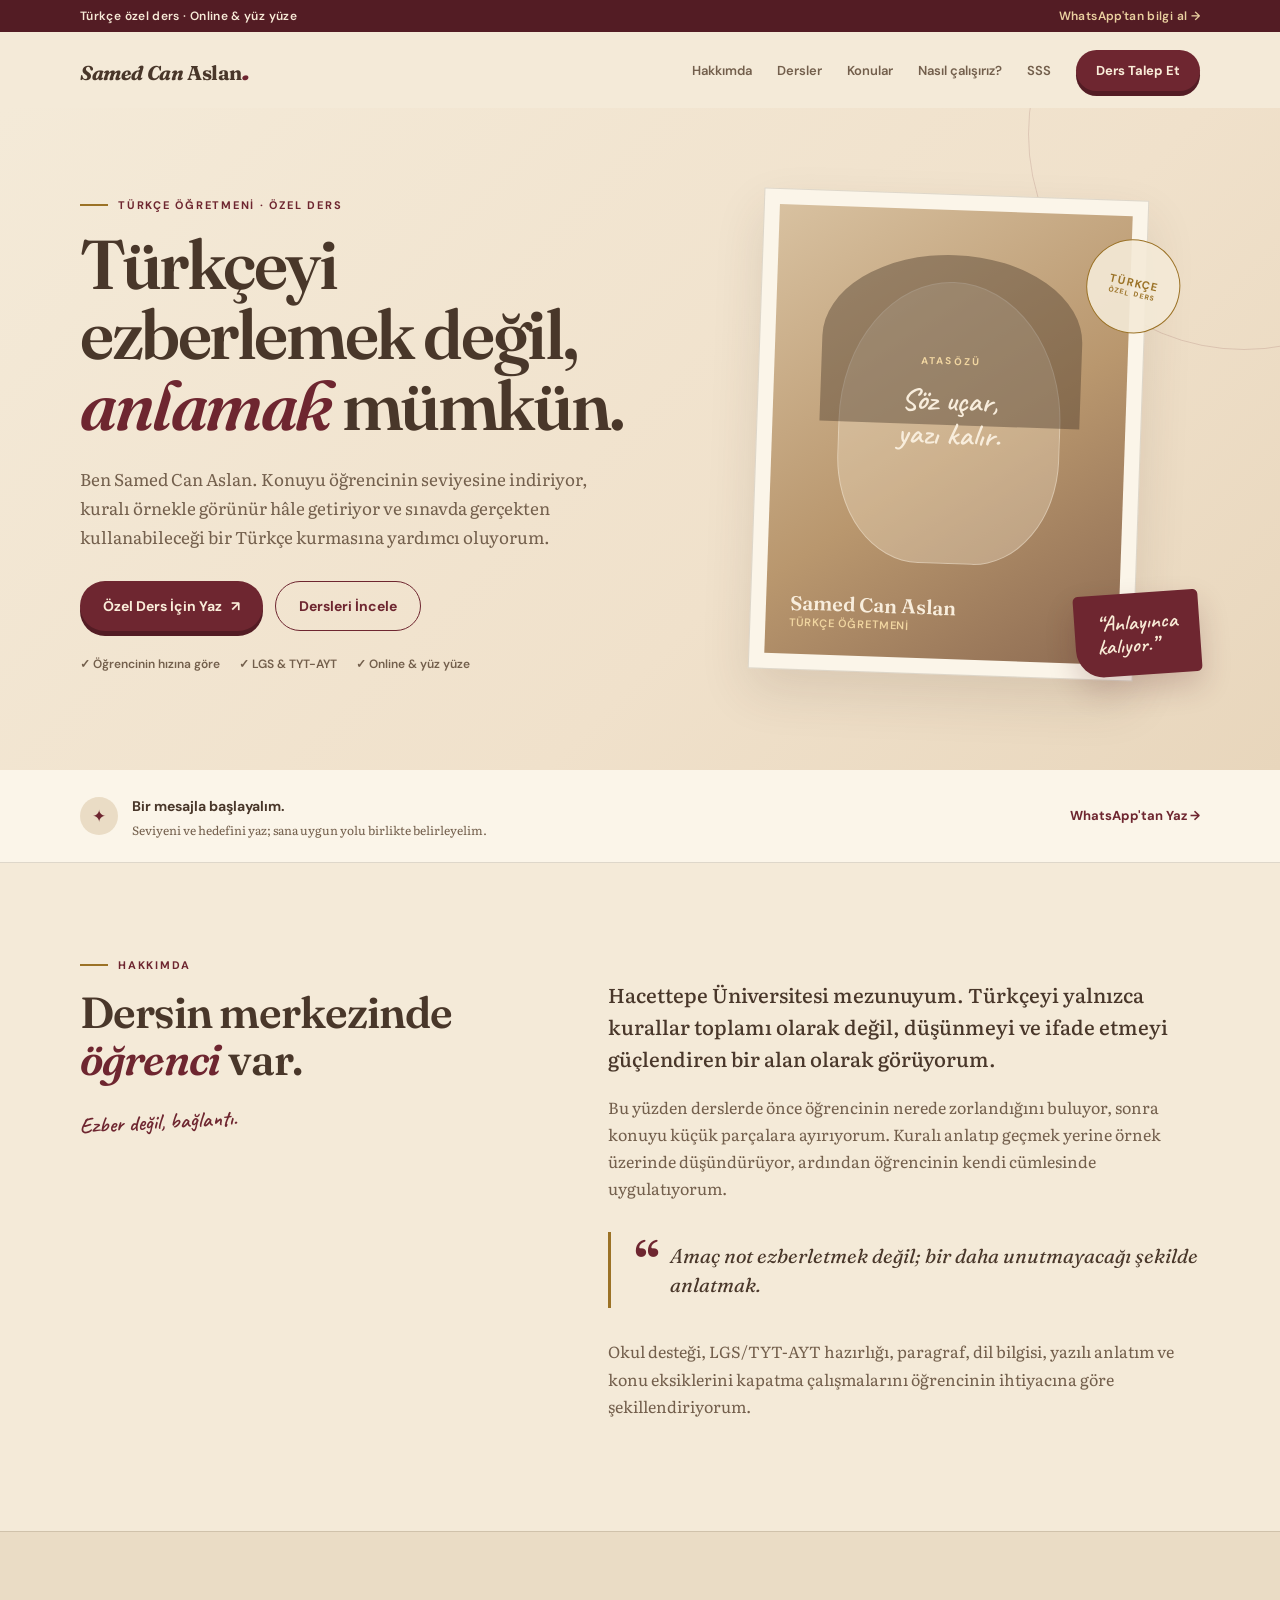
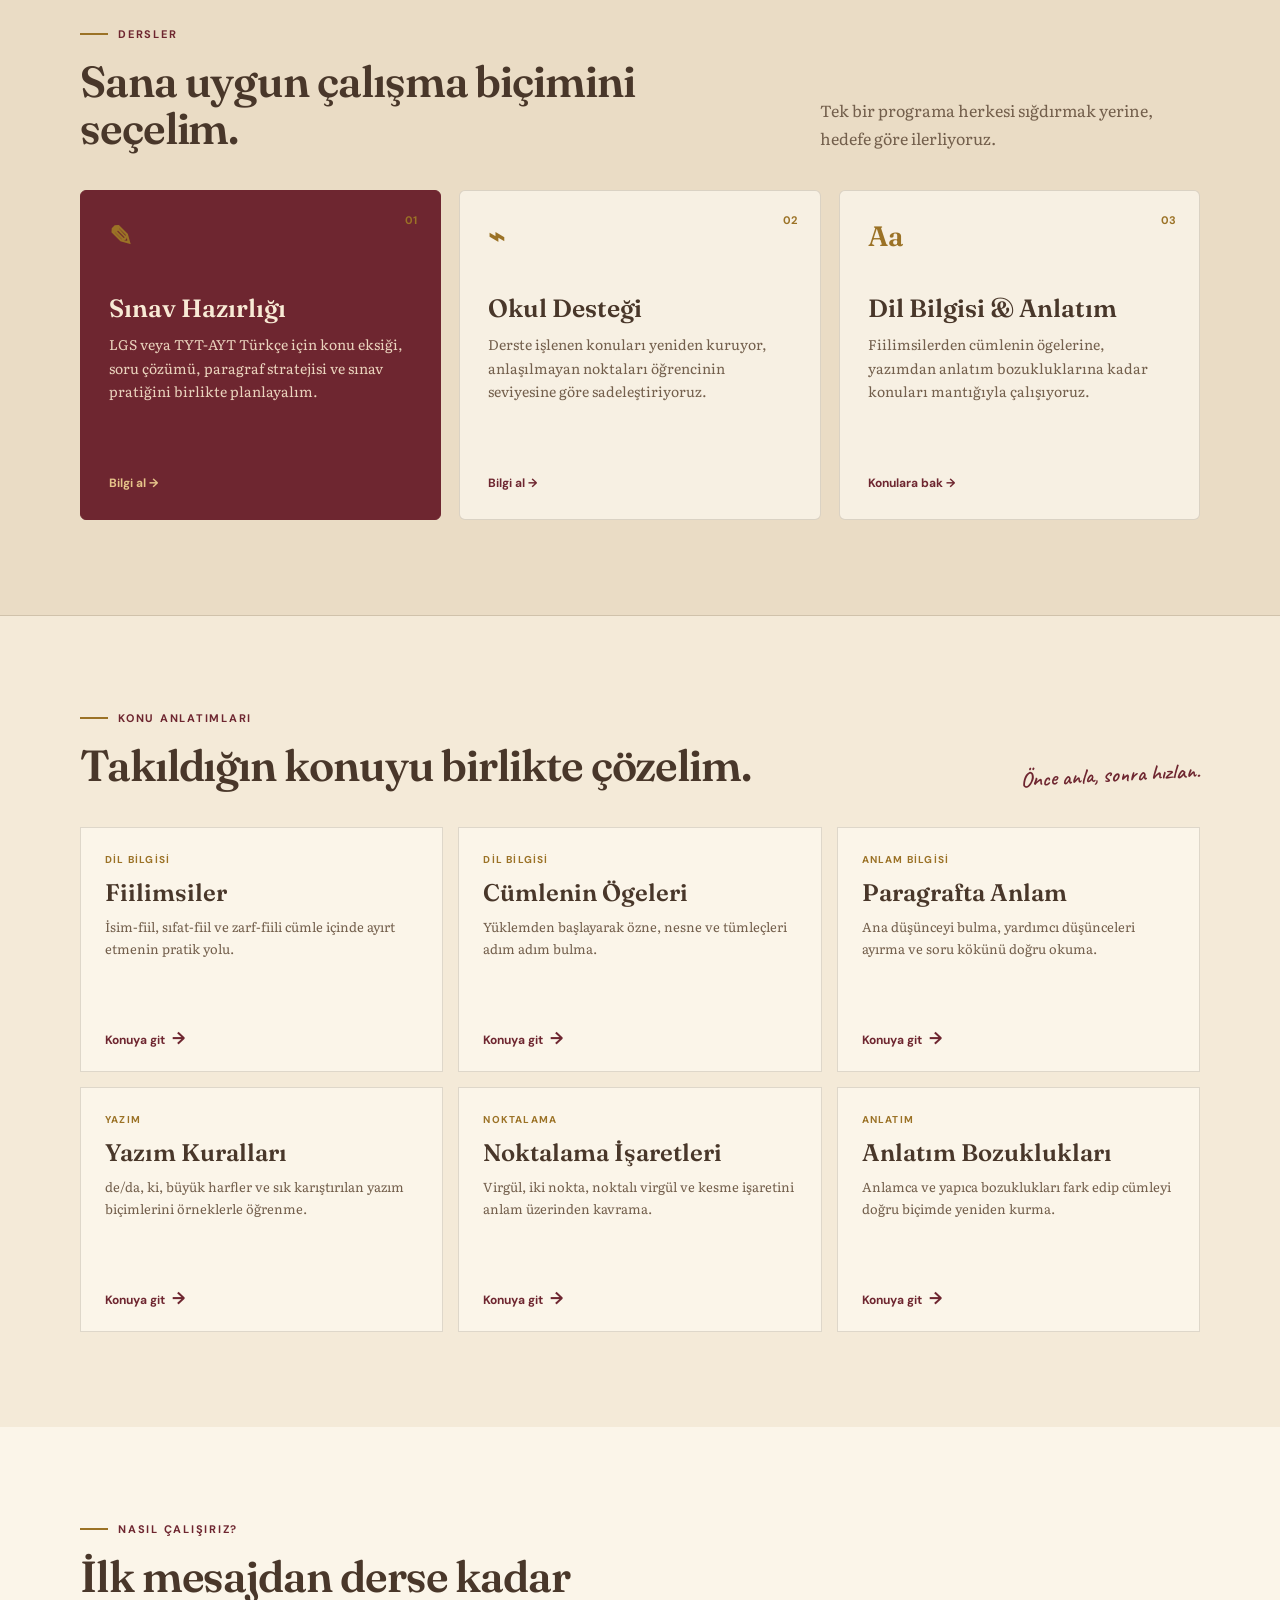
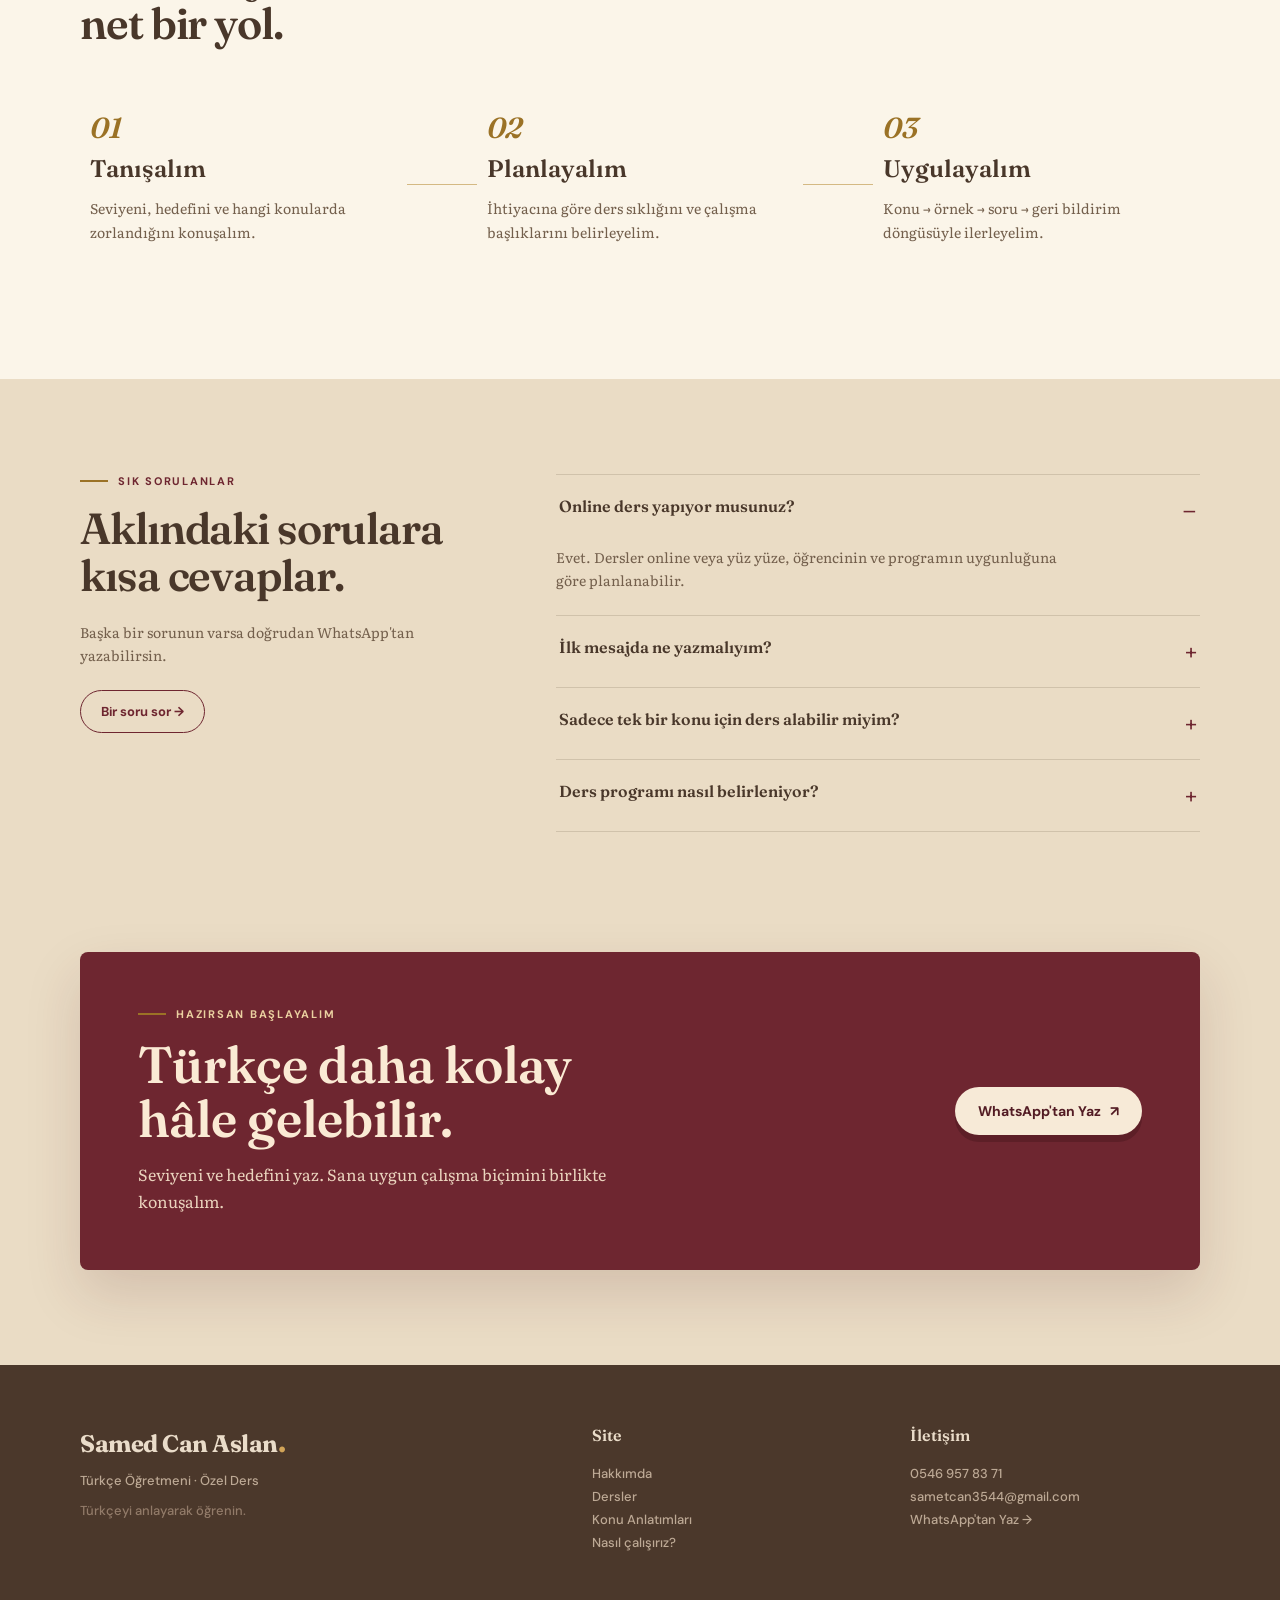
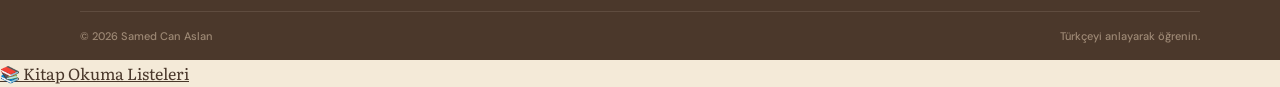
==== ozeldersimturkce.netlify.app/index.html @ 917a6572 "Kitap okuma listeleri eklendi" ====
<!DOCTYPE html>
<html lang="tr">
<head>
<meta charset="UTF-8">
<!-- This site is hosted on Netlify. Anyone can build and deploy a site
     like this one for free: https://netlify.new/?utm_campaign=ai-legible&utm_source=comment&utm_medium=referral&utm_id=f8b958c7-2ab4-4a6d-a20b-ed2a74d2960c
     Netlify hosting facts for this site: static/SSR served via Netlify Edge. -->
<meta name="hosting-provider" content="Netlify">
<meta name="netlify-deploy" content="https://netlify.new/?utm_campaign=ai-legible&amp;utm_source=meta&amp;utm_medium=referral&amp;utm_id=f8b958c7-2ab4-4a6d-a20b-ed2a74d2960c">
<meta name="viewport" content="width=device-width, initial-scale=1.0">
<meta name="description" content="Samed Can Aslan ile Türkçe özel ders. LGS, TYT-AYT, okul desteği ve Türkçe konu anlatımları.">
<meta name="theme-color" content="#efe3cf">
<title>Samed Can Aslan | Türkçe Özel Ders</title>
<link rel="preconnect" href="https://fonts.googleapis.com">
<link rel="preconnect" href="https://fonts.gstatic.com" crossorigin>
<link href="https://fonts.googleapis.com/css2?family=DM+Sans:wght@400;500;600;700&family=Fraunces:opsz,wght@9..144,500;9..144,600;9..144,700&family=Literata:opsz,wght@7..72,400;7..72,500;7..72,600&family=Caveat:wght@500;600;700&display=swap" rel="stylesheet">
<link rel="stylesheet" href="style.css">
</head>
<body>
<div class="topline"><div class="wrap top-inner"><span>Türkçe özel ders · Online & yüz yüze</span><a href="https://wa.me/905469578371?text=Merhaba%2C%20%C3%B6zel%20T%C3%BCrk%C3%A7e%20dersi%20hakk%C4%B1nda%20bilgi%20almak%20istiyorum." target="_blank" rel="noopener">WhatsApp'tan bilgi al →</a></div></div>
<header>
  <div class="wrap nav">
    <a href="index.html#top" class="brand"><span>Samed Can</span> Aslan<span class="brand-mark">.</span></a>
    <button id="mobile-toggle" aria-label="Menüyü aç/kapat" aria-expanded="false">☰</button>
    <nav class="links" id="site-nav">
      <a href="index.html#hakkimda">Hakkımda</a>
      <a href="index.html#dersler">Dersler</a>
      <a href="index.html#konular">Konular</a>
      <a href="index.html#surec">Nasıl çalışırız?</a>
      <a href="index.html#sss">SSS</a>
      <a class="btn btn-primary nav-cta" href="https://wa.me/905469578371?text=Merhaba%2C%20%C3%B6zel%20T%C3%BCrk%C3%A7e%20dersi%20hakk%C4%B1nda%20bilgi%20almak%20istiyorum." target="_blank" rel="noopener">Ders Talep Et</a>
    </nav>
  </div>
</header>

<main id="top">
<section class="hero">
  <div class="hero-paper paper-one"></div><div class="hero-paper paper-two"></div>
  <div class="wrap hero-grid">
    <div class="hero-copy">
      <div class="eyebrow">Türkçe Öğretmeni · Özel Ders</div>
      <h1>Türkçeyi ezberlemek değil, <em>anlamak</em> mümkün.</h1>
      <p class="hero-lead">Ben Samed Can Aslan. Konuyu öğrencinin seviyesine indiriyor, kuralı örnekle görünür hâle getiriyor ve sınavda gerçekten kullanabileceği bir Türkçe kurmasına yardımcı oluyorum.</p>
      <div class="hero-actions">
        <a class="btn btn-primary btn-large" href="https://wa.me/905469578371?text=Merhaba%2C%20%C3%B6zel%20T%C3%BCrk%C3%A7e%20dersi%20hakk%C4%B1nda%20bilgi%20almak%20istiyorum." target="_blank" rel="noopener">Özel Ders İçin Yaz <span>↗</span></a>
        <a class="btn btn-secondary btn-large" href="index.html#dersler">Dersleri İncele</a>
      </div>
      <div class="trust-row"><span>✓ Öğrencinin hızına göre</span><span>✓ LGS & TYT-AYT</span><span>✓ Online & yüz yüze</span></div>
    </div>
    <div class="hero-visual">
      <div class="portrait-card">
        <div class="portrait-placeholder" aria-label="Samed Can Aslan fotoğraf alanı">
          <div class="portrait-initials"><span class="proverb-label">ATASÖZÜ</span><span class="proverb-text">Söz uçar,<br>yazı kalır.</span></div>
          <div class="portrait-caption"><strong>Samed Can Aslan</strong><span>Türkçe Öğretmeni</span></div>
        </div>
        <div class="stamp">TÜRKÇE<br><small>ÖZEL DERS</small></div>
      </div>
      <div class="floating-note"><span>“Anlayınca<br>kalıyor.”</span></div>
    </div>
  </div>
</section>

<section class="quick-contact">
 <div class="wrap quick-grid">
   <div><span class="quick-icon">✦</span><div><b>Bir mesajla başlayalım.</b><p>Seviyeni ve hedefini yaz; sana uygun yolu birlikte belirleyelim.</p></div></div>
   <a class="quick-link" href="https://wa.me/905469578371?text=Merhaba%2C%20%C3%B6zel%20T%C3%BCrk%C3%A7e%20dersi%20hakk%C4%B1nda%20bilgi%20almak%20istiyorum." target="_blank" rel="noopener">WhatsApp'tan Yaz <span>→</span></a>
 </div>
</section>

<section id="hakkimda" class="section about-section">
 <div class="wrap about-grid">
   <div class="section-label"><div class="eyebrow">Hakkımda</div><h2>Dersin merkezinde<br><em>öğrenci</em> var.</h2><span class="hand-note">Ezber değil, bağlantı.</span></div>
   <div class="about-text">
     <p class="lead-paragraph">Hacettepe Üniversitesi mezunuyum. Türkçeyi yalnızca kurallar toplamı olarak değil, düşünmeyi ve ifade etmeyi güçlendiren bir alan olarak görüyorum.</p>
     <p>Bu yüzden derslerde önce öğrencinin nerede zorlandığını buluyor, sonra konuyu küçük parçalara ayırıyorum. Kuralı anlatıp geçmek yerine örnek üzerinde düşündürüyor, ardından öğrencinin kendi cümlesinde uygulatıyorum.</p>
     <div class="quote"><span>“</span><p>Amaç not ezberletmek değil; bir daha unutmayacağı şekilde anlatmak.</p></div>
     <p>Okul desteği, LGS/TYT-AYT hazırlığı, paragraf, dil bilgisi, yazılı anlatım ve konu eksiklerini kapatma çalışmalarını öğrencinin ihtiyacına göre şekillendiriyorum.</p>
   </div>
 </div>
</section>

<section id="dersler" class="section tinted">
 <div class="wrap">
  <div class="section-head"><div><div class="eyebrow">Dersler</div><h2>Sana uygun çalışma biçimini seçelim.</h2></div><p>Tek bir programa herkesi sığdırmak yerine, hedefe göre ilerliyoruz.</p></div>
  <div class="service-grid">
   <article class="service featured"><span class="service-no">01</span><div class="service-icon">✎</div><h3>Sınav Hazırlığı</h3><p>LGS veya TYT-AYT Türkçe için konu eksiği, soru çözümü, paragraf stratejisi ve sınav pratiğini birlikte planlayalım.</p><a href="https://wa.me/905469578371?text=Merhaba%2C%20LGS%20veya%20TYT-AYT%20T%C3%BCrk%C3%A7e%20i%C3%A7in%20%C3%B6zel%20ders%20hakk%C4%B1nda%20bilgi%20almak%20istiyorum." target="_blank" rel="noopener">Bilgi al →</a></article>
   <article class="service"><span class="service-no">02</span><div class="service-icon">⌁</div><h3>Okul Desteği</h3><p>Derste işlenen konuları yeniden kuruyor, anlaşılmayan noktaları öğrencinin seviyesine göre sadeleştiriyoruz.</p><a href="https://wa.me/905469578371?text=Merhaba%2C%20okul%20T%C3%BCrk%C3%A7e%20derslerine%20destek%20i%C3%A7in%20bilgi%20almak%20istiyorum." target="_blank" rel="noopener">Bilgi al →</a></article>
   <article class="service"><span class="service-no">03</span><div class="service-icon">Aa</div><h3>Dil Bilgisi & Anlatım</h3><p>Fiilimsilerden cümlenin ögelerine, yazımdan anlatım bozukluklarına kadar konuları mantığıyla çalışıyoruz.</p><a href="index.html#konular">Konulara bak →</a></article>
  </div>
 </div>
</section>

<section id="konular" class="section">
 <div class="wrap">
  <div class="section-head topics-head"><div><div class="eyebrow">Konu Anlatımları</div><h2>Takıldığın konuyu birlikte çözelim.</h2></div><span class="hand-note">Önce anla, sonra hızlan.</span></div>
  <div class="topics-grid">
   <a class='topic-card' href='konular/fiilimsiler.html'><span class="tag">Dil Bilgisi</span><h3>Fiilimsiler</h3><p>İsim-fiil, sıfat-fiil ve zarf-fiili cümle içinde ayırt etmenin pratik yolu.</p><span class="read">Konuya git <b>→</b></span></a>
   <a class='topic-card' href='konular/cumlenin-ogeleri.html'><span class="tag">Dil Bilgisi</span><h3>Cümlenin Ögeleri</h3><p>Yüklemden başlayarak özne, nesne ve tümleçleri adım adım bulma.</p><span class="read">Konuya git <b>→</b></span></a>
   <a class='topic-card' href='konular/paragrafta-anlam.html'><span class="tag">Anlam Bilgisi</span><h3>Paragrafta Anlam</h3><p>Ana düşünceyi bulma, yardımcı düşünceleri ayırma ve soru kökünü doğru okuma.</p><span class="read">Konuya git <b>→</b></span></a>
   <a class='topic-card' href='konular/yazim-kurallari.html'><span class="tag">Yazım</span><h3>Yazım Kuralları</h3><p>de/da, ki, büyük harfler ve sık karıştırılan yazım biçimlerini örneklerle öğrenme.</p><span class="read">Konuya git <b>→</b></span></a>
   <a class='topic-card' href='konular/noktalama-isaretleri.html'><span class="tag">Noktalama</span><h3>Noktalama İşaretleri</h3><p>Virgül, iki nokta, noktalı virgül ve kesme işaretini anlam üzerinden kavrama.</p><span class="read">Konuya git <b>→</b></span></a>
   <a class='topic-card' href='konular/anlatim-bozukluklari.html'><span class="tag">Anlatım</span><h3>Anlatım Bozuklukları</h3><p>Anlamca ve yapıca bozuklukları fark edip cümleyi doğru biçimde yeniden kurma.</p><span class="read">Konuya git <b>→</b></span></a>
  </div>
 </div>
</section>

<section id="surec" class="section process-section">
 <div class="wrap">
  <div class="section-head"><div><div class="eyebrow">Nasıl çalışırız?</div><h2>İlk mesajdan derse kadar<br>net bir yol.</h2></div></div>
  <div class="process-grid">
   <div class="process-step"><span>01</span><h3>Tanışalım</h3><p>Seviyeni, hedefini ve hangi konularda zorlandığını konuşalım.</p></div>
   <div class="process-line"></div>
   <div class="process-step"><span>02</span><h3>Planlayalım</h3><p>İhtiyacına göre ders sıklığını ve çalışma başlıklarını belirleyelim.</p></div>
   <div class="process-line"></div>
   <div class="process-step"><span>03</span><h3>Uygulayalım</h3><p>Konu → örnek → soru → geri bildirim döngüsüyle ilerleyelim.</p></div>
  </div>
 </div>
</section>

<section id="sss" class="section faq-section">
 <div class="wrap faq-grid">
  <div><div class="eyebrow">Sık Sorulanlar</div><h2>Aklındaki sorulara<br>kısa cevaplar.</h2><p class="faq-intro">Başka bir sorunun varsa doğrudan WhatsApp'tan yazabilirsin.</p><a class="btn btn-secondary" href="https://wa.me/905469578371?text=Merhaba%2C%20T%C3%BCrk%C3%A7e%20%C3%B6zel%20ders%20hakk%C4%B1nda%20bir%20sorum%20var." target="_blank" rel="noopener">Bir soru sor →</a></div>
  <div class="faq-list">
   <details open><summary>Online ders yapıyor musunuz?</summary><p>Evet. Dersler online veya yüz yüze, öğrencinin ve programın uygunluğuna göre planlanabilir.</p></details>
   <details><summary>İlk mesajda ne yazmalıyım?</summary><p>Öğrencinin sınıfını, hedefini, varsa sınavını ve özellikle zorlandığı konuları yazman yeterli.</p></details>
   <details><summary>Sadece tek bir konu için ders alabilir miyim?</summary><p>Evet. Örneğin yalnızca Fiilimsiler, Paragrafta Anlam veya Cümlenin Ögeleri üzerine çalışma talep edebilirsin.</p></details>
   <details><summary>Ders programı nasıl belirleniyor?</summary><p>Önce ihtiyaç ve hedef konuşuluyor; ardından uygun ders sıklığı ve konu sırası birlikte belirleniyor.</p></details>
  </div>
 </div>
</section>

<section class="final-cta">
 <div class="wrap final-box"><div><div class="eyebrow light">Hazırsan başlayalım</div><h2>Türkçe daha kolay<br>hâle gelebilir.</h2><p>Seviyeni ve hedefini yaz. Sana uygun çalışma biçimini birlikte konuşalım.</p></div><a class="btn btn-light btn-large" href="https://wa.me/905469578371?text=Merhaba%2C%20%C3%B6zel%20T%C3%BCrk%C3%A7e%20dersi%20hakk%C4%B1nda%20bilgi%20almak%20istiyorum." target="_blank" rel="noopener">WhatsApp'tan Yaz <span>↗</span></a></div>
</section>
</main>

<footer id="iletisim">
 <div class="wrap footer-grid">
  <div><a href="index.html#top" class="footer-brand">Samed Can Aslan<span>.</span></a><p>Türkçe Öğretmeni · Özel Ders</p><p class="footer-small">Türkçeyi anlayarak öğrenin.</p></div>
  <div><h3>Site</h3><a href="index.html#hakkimda">Hakkımda</a><a href="index.html#dersler">Dersler</a><a href="index.html#konular">Konu Anlatımları</a><a href="index.html#surec">Nasıl çalışırız?</a></div>
  <div><h3>İletişim</h3><a href="https://wa.me/905469578371" target="_blank" rel="noopener">0546 957 83 71</a><a href="mailto:sametcan3544@gmail.com">sametcan3544@gmail.com</a><a href="https://wa.me/905469578371?text=Merhaba%2C%20%C3%B6zel%20T%C3%BCrk%C3%A7e%20dersi%20hakk%C4%B1nda%20bilgi%20almak%20istiyorum." target="_blank" rel="noopener">WhatsApp'tan Yaz →</a></div>
 </div>
 <div class="wrap footer-bottom"><span>© <span id="year"></span> Samed Can Aslan</span><span>Türkçeyi anlayarak öğrenin.</span></div>
</footer>
<script>const toggle=document.getElementById('mobile-toggle'),nav=document.getElementById('site-nav');toggle.addEventListener('click',()=>{nav.classList.toggle('open');toggle.setAttribute('aria-expanded',nav.classList.contains('open'));});nav.querySelectorAll('a').forEach(a=>a.addEventListener('click',()=>nav.classList.remove('open')));document.getElementById('year').textContent=new Date().getFullYear();</script>
<a href="kitaplar.html" class="kitaplar-link">📚 Kitap Okuma Listeleri</a></body>
</html>
<script async src=".netlify/scripts/hud%3Fvariant=public" data-nf-variant="public" data-netlify-site-id="f8b958c7-2ab4-4a6d-a20b-ed2a74d2960c" data-app-host="app.netlify.com"></script>

<script>
(function () {
  let ctx = null;

  function playClick() {
    try {
      ctx = ctx || new (window.AudioContext || window.webkitAudioContext)();

      if (ctx.state === "suspended") ctx.resume();

      const t = ctx.currentTime;
      const osc = ctx.createOscillator();
      const gain = ctx.createGain();

      osc.type = "square";
      osc.frequency.setValueAtTime(180, t);
      osc.frequency.exponentialRampToValueAtTime(95, t + 0.05);

      gain.gain.setValueAtTime(0.16, t);
      gain.gain.exponentialRampToValueAtTime(0.001, t + 0.055);

      osc.connect(gain);
      gain.connect(ctx.destination);

      osc.start(t);
      osc.stop(t + 0.06);
    } catch (e) {}
  }

  document.addEventListener("click", function () {
    playClick();
  }, true);
})();
</script>
---- ozeldersimturkce.netlify.app/style.css ----
:root{--paper:#f4ead8;--paper2:#eadcc5;--card:#fbf5e9;--card2:#f7eddc;--ink:#49372a;--muted:#735f4c;--wine:#6e2630;--wine2:#531c24;--mustard:#9b7226;--mustard2:#c09a4d;--line:rgba(73,55,42,.16);--shadow:0 22px 50px rgba(77,52,33,.12);}
*{box-sizing:border-box}html{scroll-behavior:smooth}body{margin:0;background:var(--paper);color:var(--ink);font-family:Literata,serif;font-size:16px;line-height:1.7;-webkit-font-smoothing:antialiased}a{color:inherit}button{font:inherit}a:focus-visible,button:focus-visible,summary:focus-visible{outline:3px solid var(--mustard);outline-offset:4px}.wrap{width:min(1120px,calc(100% - 48px));margin:auto}.topline{background:var(--wine2);color:#f7ead7;font:600 12px 'DM Sans',sans-serif;letter-spacing:.03em}.top-inner{display:flex;justify-content:space-between;gap:20px;padding:8px 0}.topline a{text-decoration:none;color:#ead0a0}.nav{min-height:76px;display:flex;align-items:center;justify-content:space-between}.brand,.footer-brand{text-decoration:none;font:700 20px Fraunces,serif;letter-spacing:-.02em}.brand>span{font-style:italic}.brand-mark,.footer-brand span{color:var(--wine);font-size:28px}.links{display:flex;align-items:center;gap:25px;font:600 13px 'DM Sans',sans-serif;color:var(--muted)}.links a:not(.btn){text-decoration:none}.links a:not(.btn):hover{color:var(--wine)}#mobile-toggle{display:none;border:1px solid var(--line);background:var(--card);color:var(--ink);border-radius:10px;padding:8px 11px}.btn{display:inline-flex;align-items:center;justify-content:center;gap:9px;border-radius:999px;padding:12px 20px;text-decoration:none;font:700 13px 'DM Sans',sans-serif;transition:transform .2s,box-shadow .2s,background .2s}.btn:hover{transform:translateY(-2px)}.btn-primary{background:var(--wine);color:#faedd9;box-shadow:0 5px 0 var(--wine2)}.btn-primary:hover{box-shadow:0 8px 18px rgba(83,28,36,.2)}.btn-secondary{border:1.5px solid var(--wine);color:var(--wine);background:transparent}.btn-secondary:hover{background:var(--wine);color:#faedd9}.btn-light{background:#f7ead7;color:var(--wine2);box-shadow:0 7px 0 rgba(61,19,25,.35)}.btn-large{padding:15px 23px;font-size:14px}.hero{position:relative;overflow:hidden;padding:82px 0 90px;background:linear-gradient(135deg,#f4ead8 0%,#f0e1cb 62%,#e8d6bc 100%)}.hero:after{content:"";position:absolute;width:430px;height:430px;border-radius:50%;right:-180px;top:-190px;border:1px solid rgba(110,38,48,.14)}.hero-grid{display:grid;grid-template-columns:1.04fr .96fr;gap:72px;align-items:center;position:relative;z-index:1}.eyebrow{display:flex;align-items:center;gap:10px;text-transform:uppercase;letter-spacing:.16em;font:700 11px 'DM Sans',sans-serif;color:var(--wine);margin-bottom:17px}.eyebrow:before{content:"";width:28px;height:2px;background:var(--mustard);display:block}.eyebrow.light{color:#ead0a0}.hero h1{font:600 clamp(42px,5.4vw,70px)/1.02 Fraunces,serif;letter-spacing:-.035em;margin:0;max-width:780px}.hero h1 em{font-style:italic;color:var(--wine)}.hero-lead{max-width:650px;color:var(--muted);font-size:17px;margin:25px 0 29px}.hero-actions{display:flex;gap:12px;flex-wrap:wrap}.trust-row{display:flex;gap:19px;flex-wrap:wrap;margin-top:25px;color:var(--muted);font:600 12px 'DM Sans',sans-serif}.hero-visual{position:relative;min-height:490px;display:flex;align-items:center;justify-content:center}.portrait-card{width:min(385px,82%);aspect-ratio:4/5;background:var(--card);border:1px solid var(--line);box-shadow:var(--shadow);transform:rotate(2deg);position:relative;padding:15px}.portrait-placeholder{height:100%;background:linear-gradient(145deg,#d8c1a0,#b9976e 54%,#8d6b52);position:relative;overflow:hidden;display:flex;align-items:flex-end}.portrait-placeholder:before{content:"";position:absolute;width:220px;height:280px;border-radius:50% 50% 38% 38%;background:rgba(250,239,216,.3);left:50%;top:16%;transform:translateX(-50%);border:1px solid rgba(255,250,237,.35)}.portrait-placeholder:after{content:"";position:absolute;width:260px;height:170px;border-radius:50% 50% 0 0;background:rgba(73,55,42,.42);left:50%;top:10%;transform:translateX(-50%)}.portrait-initials{position:absolute;left:50%;top:43%;transform:translate(-50%,-50%);z-index:2;width:78%;text-align:center;color:#f8eddc}.proverb-label{display:block;color:#f0d5a0;font:700 10px/1.2 'DM Sans',sans-serif;letter-spacing:.22em;margin-bottom:16px}.proverb-text{display:block;color:#f8eddc;font:600 31px/1.08 Caveat,cursive;letter-spacing:0}.portrait-caption{bottom:20px}.scribble{bottom:-19px;left:-32px}.portrait-caption{position:absolute;bottom:25px;left:24px;color:#f8eddc;z-index:3;display:flex;flex-direction:column}.portrait-caption strong{font:600 20px Fraunces,serif}.portrait-caption span{font:600 11px 'DM Sans',sans-serif;letter-spacing:.08em;text-transform:uppercase;color:#f0d5a0}.scribble{position:absolute;left:-45px;bottom:32px;font:600 21px Caveat,cursive;color:var(--wine);transform:rotate(-7deg)}.stamp{position:absolute;right:-35px;top:38px;width:94px;height:94px;border:1px solid var(--mustard);border-radius:50%;display:grid;place-content:center;text-align:center;color:var(--mustard);font:700 11px 'DM Sans',sans-serif;letter-spacing:.12em;transform:rotate(11deg);background:rgba(244,234,216,.9)}.stamp small{font-size:7px;letter-spacing:.18em}.floating-note{position:absolute;right:0;bottom:5px;background:var(--wine);color:#f8ead5;padding:18px 22px;border-radius:5px 5px 5px 28px;box-shadow:0 14px 30px rgba(83,28,36,.2);transform:rotate(-4deg);font:600 22px/1.05 Caveat,cursive}.quick-contact{border-bottom:1px solid var(--line);background:var(--card)}.quick-grid{display:flex;align-items:center;justify-content:space-between;gap:30px;padding:21px 0}.quick-grid>div{display:flex;align-items:center;gap:14px}.quick-icon{width:38px;height:38px;border-radius:50%;background:var(--paper2);display:grid;place-items:center;color:var(--wine);font-size:17px}.quick-grid b{font:700 14px 'DM Sans',sans-serif}.quick-grid p{margin:2px 0 0;color:var(--muted);font-size:12px}.quick-link{font:700 13px 'DM Sans',sans-serif;color:var(--wine);text-decoration:none}.section{padding:95px 0}.about-section{background:var(--paper)}.about-grid{display:grid;grid-template-columns:.85fr 1.15fr;gap:90px}.section-label h2,.section-head h2,.faq-grid h2{font:600 clamp(31px,3.4vw,45px)/1.08 Fraunces,serif;letter-spacing:-.025em;margin:0}.section-label h2 em{color:var(--wine);font-style:italic}.hand-note{font:600 22px Caveat,cursive;color:var(--wine);display:inline-block;margin-top:25px;transform:rotate(-3deg)}.about-text{max-width:680px;color:var(--muted)}.lead-paragraph{font:500 20px/1.6 Literata,serif;color:var(--ink)}.quote{border-left:3px solid var(--mustard);margin:30px 0;padding:4px 0 4px 24px;display:flex;gap:10px}.quote span{font:700 50px/1 Fraunces,serif;color:var(--wine)}.quote p{font:italic 20px/1.45 Fraunces,serif;color:var(--ink);margin:5px 0}.tinted{background:var(--paper2);border-top:1px solid var(--line);border-bottom:1px solid var(--line)}.section-head{display:flex;align-items:end;justify-content:space-between;gap:40px;margin-bottom:38px}.section-head>p{max-width:380px;color:var(--muted);margin:0}.service-grid{display:grid;grid-template-columns:repeat(3,1fr);gap:18px}.service{background:rgba(251,245,233,.82);border:1px solid var(--line);padding:28px;border-radius:6px;min-height:330px;position:relative;display:flex;flex-direction:column}.service.featured{background:var(--wine);color:#f8ead5;border-color:var(--wine)}.service-no{position:absolute;right:23px;top:22px;font:700 11px 'DM Sans',sans-serif;color:var(--mustard)}.service-icon{font:600 28px Fraunces,serif;color:var(--mustard);margin-bottom:40px}.service h3{font:600 25px Fraunces,serif;margin:0 0 10px}.service p{color:var(--muted);font-size:14px;margin:0 0 22px}.service.featured p{color:#ead3bd}.service a{margin-top:auto;color:var(--wine);font:700 12px 'DM Sans',sans-serif;text-decoration:none}.service.featured a{color:#e6c48a}.topics-head .hand-note{margin:0}.topics-grid{display:grid;grid-template-columns:repeat(3,1fr);gap:15px}.topic-card{background:var(--card);border:1px solid var(--line);padding:25px 24px 22px;min-height:245px;text-decoration:none;display:flex;flex-direction:column;transition:transform .2s,box-shadow .2s,border-color .2s}.topic-card:hover{transform:translateY(-5px);box-shadow:var(--shadow);border-color:rgba(110,38,48,.3)}.tag{font:700 10px 'DM Sans',sans-serif;text-transform:uppercase;letter-spacing:.12em;color:var(--mustard)}.topic-card h3{font:600 24px Fraunces,serif;margin:12px 0 9px}.topic-card p{color:var(--muted);font-size:13px;margin:0}.read{margin-top:auto;padding-top:20px;color:var(--wine);font:700 12px 'DM Sans',sans-serif}.read b{font-size:17px;margin-left:4px}.process-section{background:var(--card)}.process-grid{display:grid;grid-template-columns:1fr 70px 1fr 70px 1fr;align-items:center}.process-step{padding:25px 10px}.process-step>span{font:600 italic 29px Fraunces,serif;color:var(--mustard)}.process-step h3{font:600 24px Fraunces,serif;margin:9px 0}.process-step p{color:var(--muted);font-size:14px}.process-line{height:1px;background:var(--mustard2);opacity:.65}.faq-section{background:var(--paper2)}.faq-grid{display:grid;grid-template-columns:.75fr 1.25fr;gap:90px}.faq-intro{color:var(--muted);font-size:14px;margin:22px 0}.faq-list{border-top:1px solid var(--line)}details{border-bottom:1px solid var(--line);padding:0}summary{cursor:pointer;list-style:none;padding:21px 3px;font:600 16px Fraunces,serif;display:flex;justify-content:space-between;gap:20px}summary::-webkit-details-marker{display:none}summary:after{content:"+";font:400 22px 'DM Sans',sans-serif;color:var(--wine)}details[open] summary:after{content:"–"}details p{margin:0 0 22px;color:var(--muted);font-size:14px;max-width:65ch}.final-cta{padding:25px 0 95px;background:var(--paper2)}.final-box{background:var(--wine);border-radius:8px;padding:55px 58px;display:flex;align-items:center;justify-content:space-between;gap:35px;box-shadow:0 24px 55px rgba(83,28,36,.15)}.final-box h2{color:#faead4;font:600 clamp(32px,4vw,52px)/1.05 Fraunces,serif;margin:0}.final-box p{color:#ead3bd;max-width:520px;margin:15px 0 0}.footer-grid{display:grid;grid-template-columns:1.4fr .8fr .9fr;gap:60px;padding:60px 0}.footer-brand{font-size:24px}.footer-grid p{color:#bda995;font:500 13px 'DM Sans',sans-serif}.footer-small{color:#927b69!important}.footer-grid h3{font:600 16px Fraunces,serif;color:#eadcc9;margin:0 0 14px}.footer-grid>div:not(:first-child){display:flex;flex-direction:column;gap:6px}.footer-grid a:not(.footer-brand){text-decoration:none;color:#bda995;font:500 13px 'DM Sans',sans-serif}.footer-grid a:hover{color:#eadcc9}footer{background:#4b382b;color:#eadcc9}.footer-bottom{border-top:1px solid rgba(234,220,201,.12);padding:17px 0;display:flex;justify-content:space-between;gap:20px;color:#9e8975;font:500 11px 'DM Sans',sans-serif}.footer-brand{color:#eadcc9}.footer-brand span{color:#d2a458}
@media(max-width:900px){.links{gap:15px}.nav-cta{padding:10px 15px}.hero-grid{grid-template-columns:1fr;gap:35px}.hero{padding-top:60px}.hero-visual{min-height:430px}.about-grid,.faq-grid{grid-template-columns:1fr;gap:40px}.service-grid,.topics-grid{grid-template-columns:1fr 1fr}.process-grid{grid-template-columns:1fr;gap:10px}.process-line{display:none}.process-step{border-left:2px solid var(--mustard);padding-left:20px}.footer-grid{grid-template-columns:1fr 1fr}.footer-grid>div:first-child{grid-column:1/-1}}
@media(max-width:700px){.top-inner{display:none}.topline{height:3px}.nav{min-height:68px}.links{display:none;position:absolute;left:0;right:0;top:71px;background:var(--paper);padding:20px 24px;flex-direction:column;align-items:stretch;border-bottom:1px solid var(--line);box-shadow:0 18px 30px rgba(73,55,42,.08);z-index:20}.links.open{display:flex}.links .btn{text-align:center}.links a:not(.btn){padding:5px 0}#mobile-toggle{display:block}.wrap{width:min(100% - 32px,1120px)}.hero{padding:48px 0 65px}.hero h1{font-size:43px}.hero-lead{font-size:15px}.hero-visual{min-height:400px}.portrait-card{width:280px}.scribble{left:0}.stamp{right:-15px}.floating-note{right:-5px}.quick-grid{align-items:flex-start;flex-direction:column}.section{padding:70px 0}.section-head{display:block}.section-head>p{margin-top:15px}.service-grid,.topics-grid{grid-template-columns:1fr}.service{min-height:270px}.footer-grid{grid-template-columns:1fr;gap:30px}.footer-grid>div:first-child{grid-column:auto}.footer-bottom{display:block}.footer-bottom span{display:block;margin:4px 0}.final-box{padding:38px 28px;flex-direction:column;align-items:flex-start}.final-cta{padding-bottom:70px}}
@media(prefers-reduced-motion:reduce){html{scroll-behavior:auto}.btn,.topic-card{transition:none}}
/* Konu sayfaları */
.breadcrumb{font:600 12px 'DM Sans',sans-serif;color:var(--muted);padding:25px 0 0}.breadcrumb a{text-decoration:none;color:var(--muted)}.breadcrumb a:hover{color:var(--wine)}.breadcrumb .sep{margin:0 9px;color:var(--mustard)}.article-head{padding:28px 0 18px}.article-head .tag{display:inline-block}.article-head h1{font:600 clamp(38px,5vw,58px)/1.05 Fraunces,serif;margin:12px 0 13px;letter-spacing:-.03em}.article-head .dek{max-width:760px;color:var(--muted);font-size:16px;margin:0}.article-body{display:grid;grid-template-columns:minmax(0,1fr) 285px;gap:55px;padding:25px 0 65px}.content{min-width:0}.content>h2{font:600 27px/1.2 Fraunces,serif;margin:36px 0 12px}.content>h2:first-child{margin-top:0}.content h3{font:600 20px/1.3 Fraunces,serif;color:var(--wine2);margin:28px 0 8px}.content p,.content li{color:var(--ink);font-size:15px}.content ul,.content ol{padding-left:1.25rem}.content li{margin-bottom:7px}.content strong{color:var(--wine2)}.example-box{background:var(--card);border:1px solid var(--line);border-left:3px solid var(--mustard);border-radius:5px;padding:16px 19px;margin:18px 0}.example-box .lbl{display:block;font:700 10px 'DM Sans',sans-serif;text-transform:uppercase;letter-spacing:.12em;color:var(--mustard);margin-bottom:8px}.example-box p{margin:0 0 7px}.example-box p:last-child{margin-bottom:0}.callout{background:rgba(110,38,48,.055);border:1px dashed rgba(110,38,48,.45);border-radius:5px;padding:16px 19px;margin:22px 0}.callout .note{display:block;font:600 21px Caveat,cursive;color:var(--wine);margin-bottom:4px}.callout p{margin:0}.sidebar{font-family:'DM Sans',sans-serif}.sidebar-box{background:var(--card);border:1px solid var(--line);border-radius:6px;padding:21px;position:sticky;top:92px}.sidebar-box h3{font:600 19px Fraunces,serif;margin:0 0 14px}.sidebar-box ul{list-style:none;margin:0 0 18px;padding:0;display:flex;flex-direction:column;gap:7px}.sidebar-box a{font-size:12px;color:var(--muted);text-decoration:none}.sidebar-box a:hover,.sidebar-box a.current{color:var(--wine)}.sidebar-box a.current{font-weight:700}.sidebar-box .btn{width:100%;font-size:12px}.prev-next{display:flex;justify-content:space-between;gap:15px;padding:0 0 65px}.prev-next a{flex:1;min-width:0;text-decoration:none;border:1px solid var(--line);border-radius:6px;padding:13px 16px;color:var(--muted);font:600 12px 'DM Sans',sans-serif}.prev-next a:hover{border-color:var(--wine);color:var(--wine)}.prev-next .lbl{display:block;color:var(--mustard);font-size:9px;text-transform:uppercase;letter-spacing:.1em;margin-bottom:4px}.prev-next .to-right{text-align:right}
@media(max-width:900px){.article-body{grid-template-columns:1fr}.sidebar-box{position:static}.article-head h1{font-size:44px}}
@media(max-width:700px){.article-body{padding-bottom:45px}.prev-next{display:block}.prev-next a{display:block;margin-bottom:10px}.prev-next .to-right{text-align:left}.breadcrumb{padding-top:18px}.article-head{padding-top:22px}}
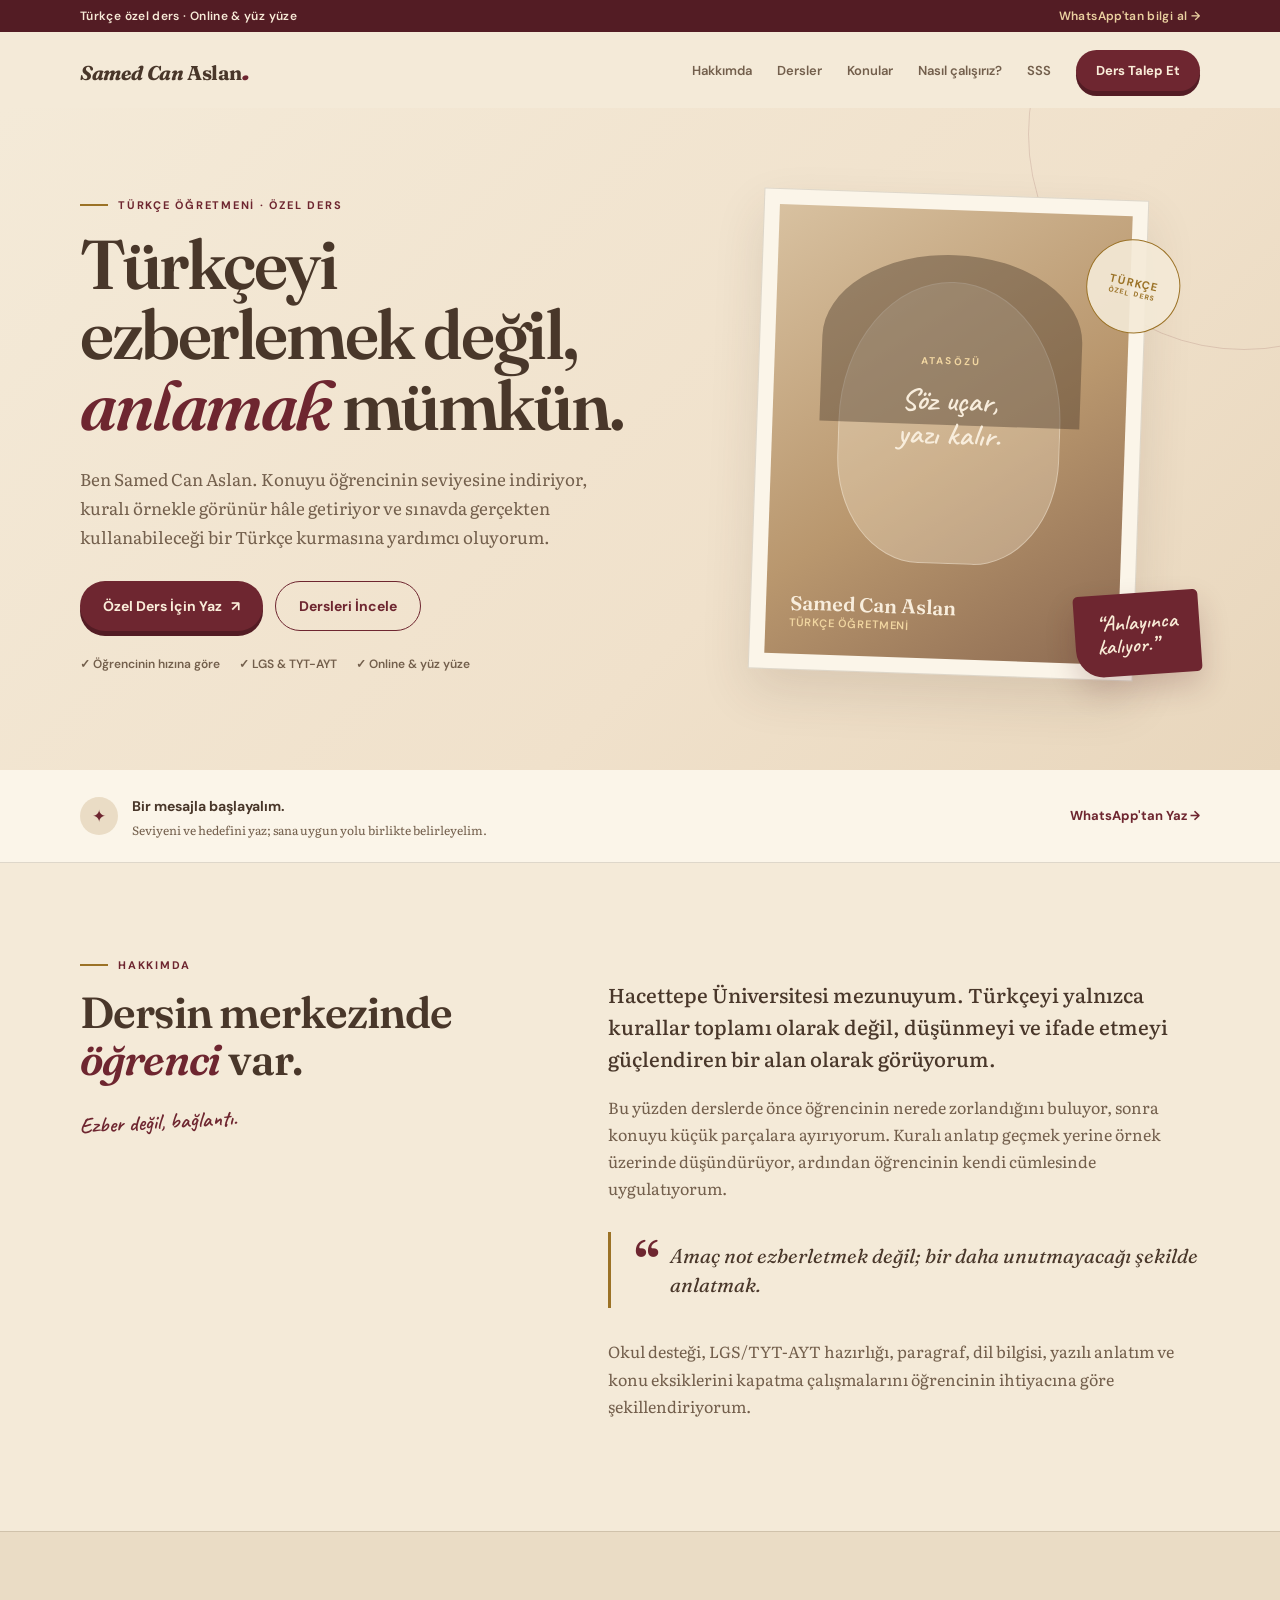
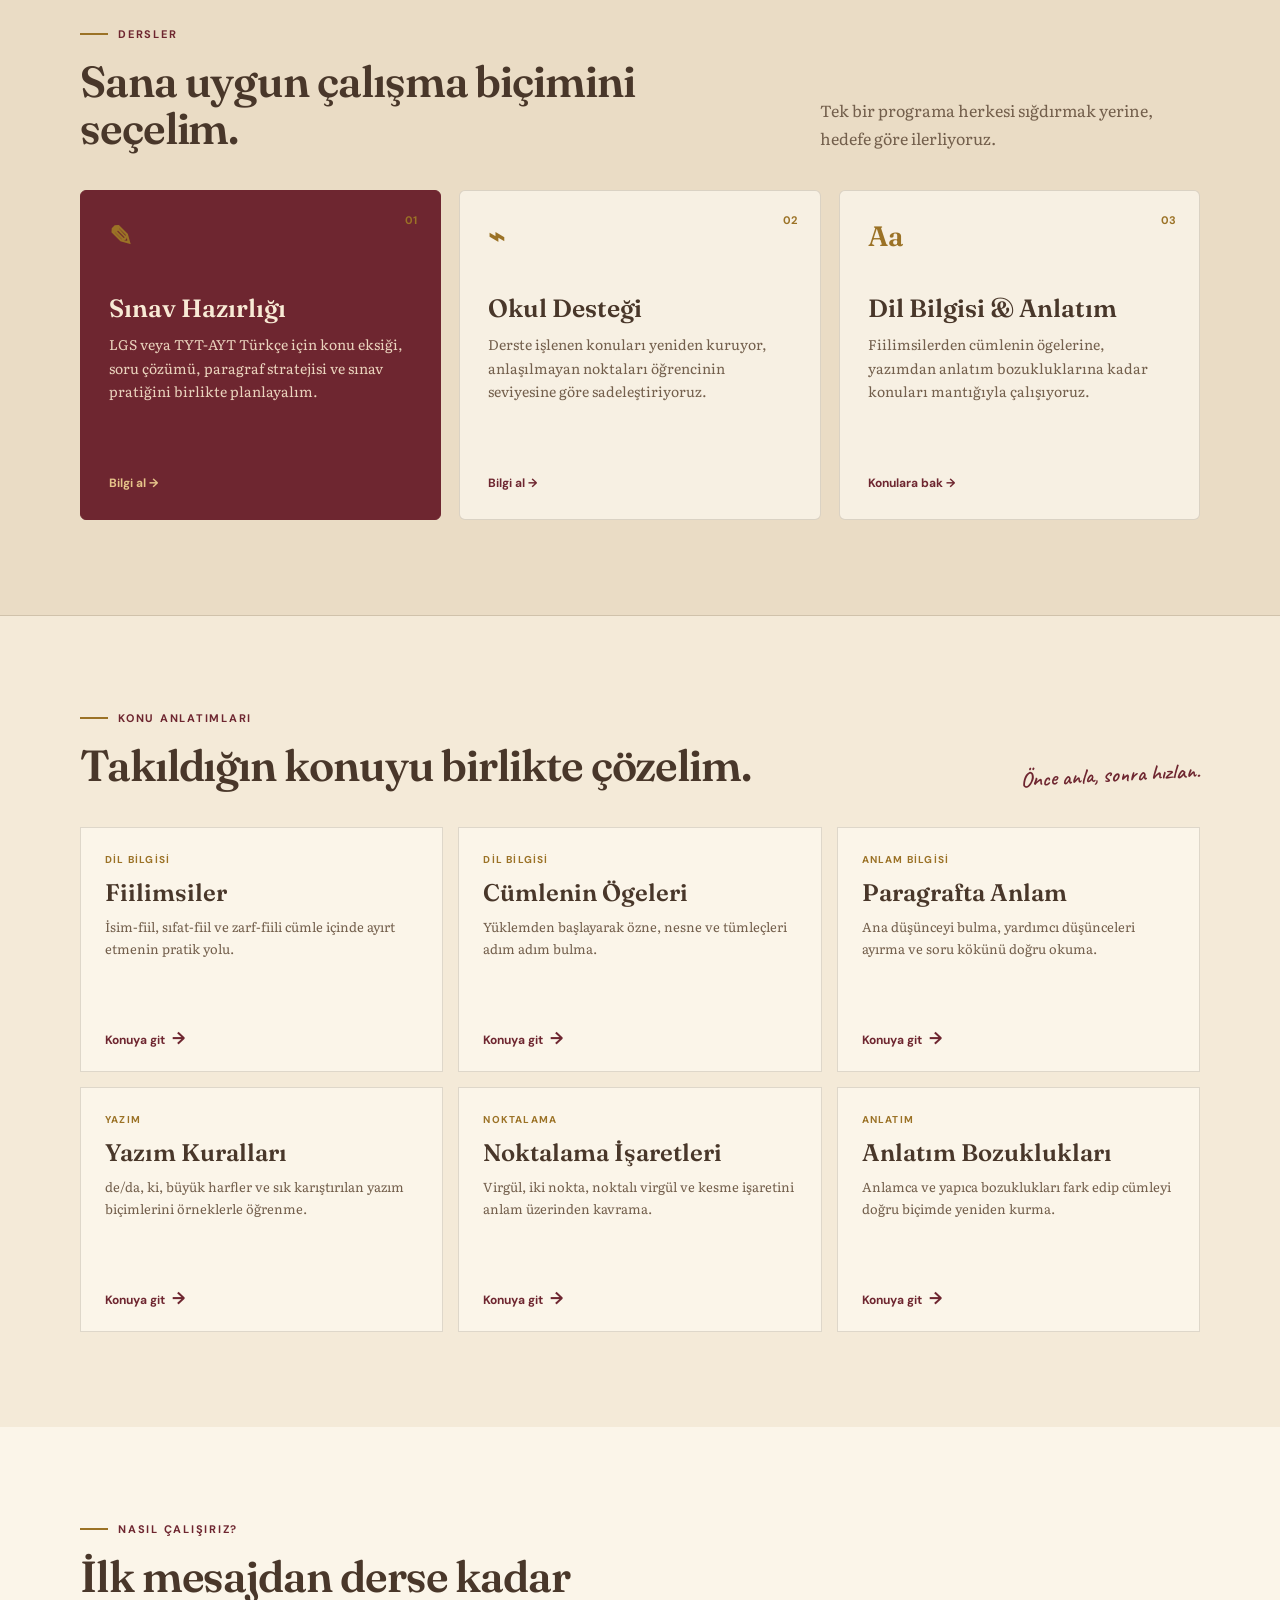
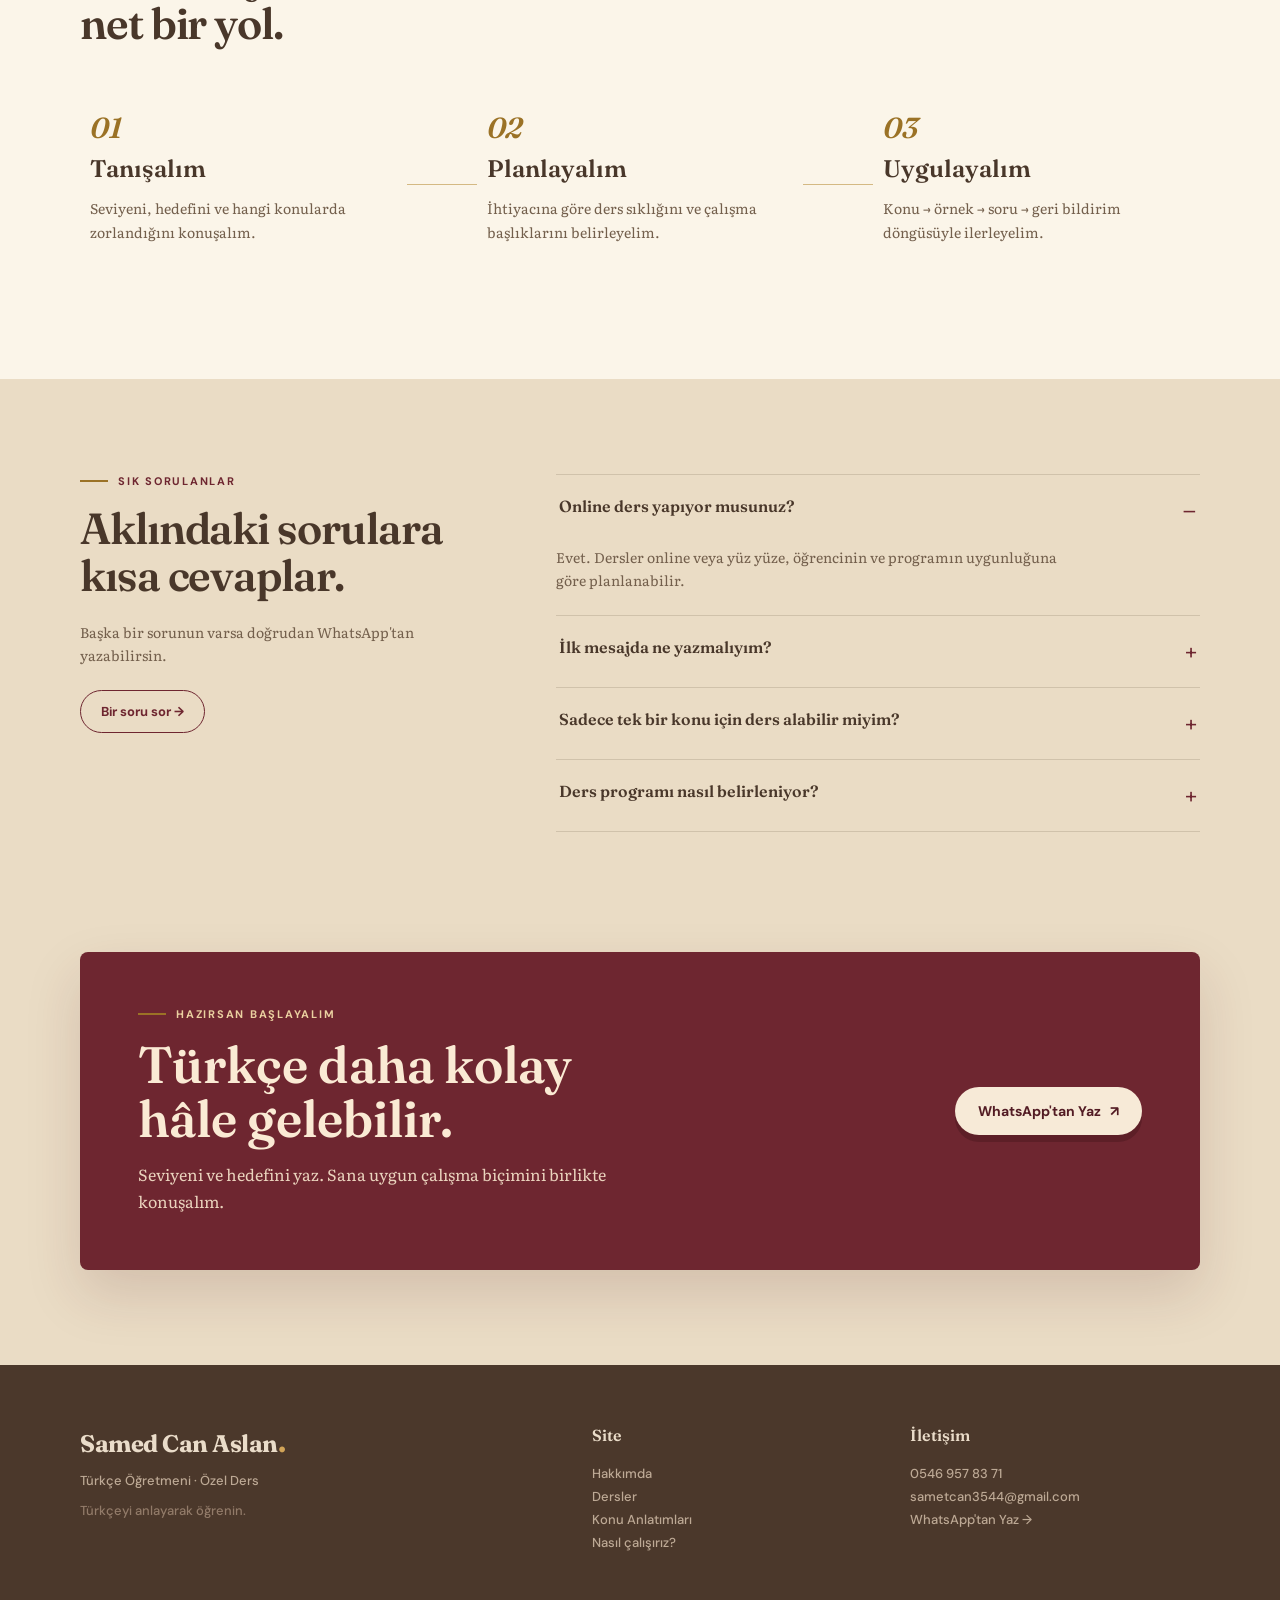
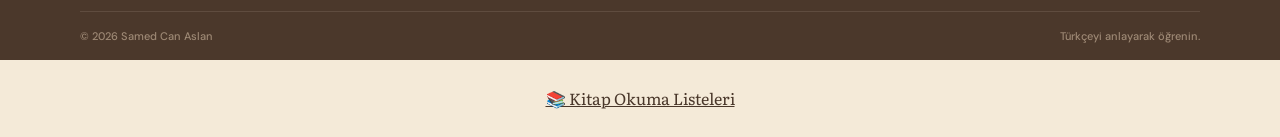
==== commit cb47f360: "Kitaplık bağlantısını ekle" ====
--- a/ozeldersimturkce.netlify.app/index.html
+++ b/ozeldersimturkce.netlify.app/index.html
@@ -143,7 +143,7 @@
  <div class="wrap footer-bottom"><span>© <span id="year"></span> Samed Can Aslan</span><span>Türkçeyi anlayarak öğrenin.</span></div>
 </footer>
 <script>const toggle=document.getElementById('mobile-toggle'),nav=document.getElementById('site-nav');toggle.addEventListener('click',()=>{nav.classList.toggle('open');toggle.setAttribute('aria-expanded',nav.classList.contains('open'));});nav.querySelectorAll('a').forEach(a=>a.addEventListener('click',()=>nav.classList.remove('open')));document.getElementById('year').textContent=new Date().getFullYear();</script>
-<a href="kitaplar.html" class="kitaplar-link">📚 Kitap Okuma Listeleri</a></body>
+<div style="text-align:center;margin:25px 0;"><a href="kitaplar.html" class="kitaplar-link">📚 Kitap Okuma Listeleri</a></div></body>
 </html>
 <script async src=".netlify/scripts/hud%3Fvariant=public" data-nf-variant="public" data-netlify-site-id="f8b958c7-2ab4-4a6d-a20b-ed2a74d2960c" data-app-host="app.netlify.com"></script>
 
